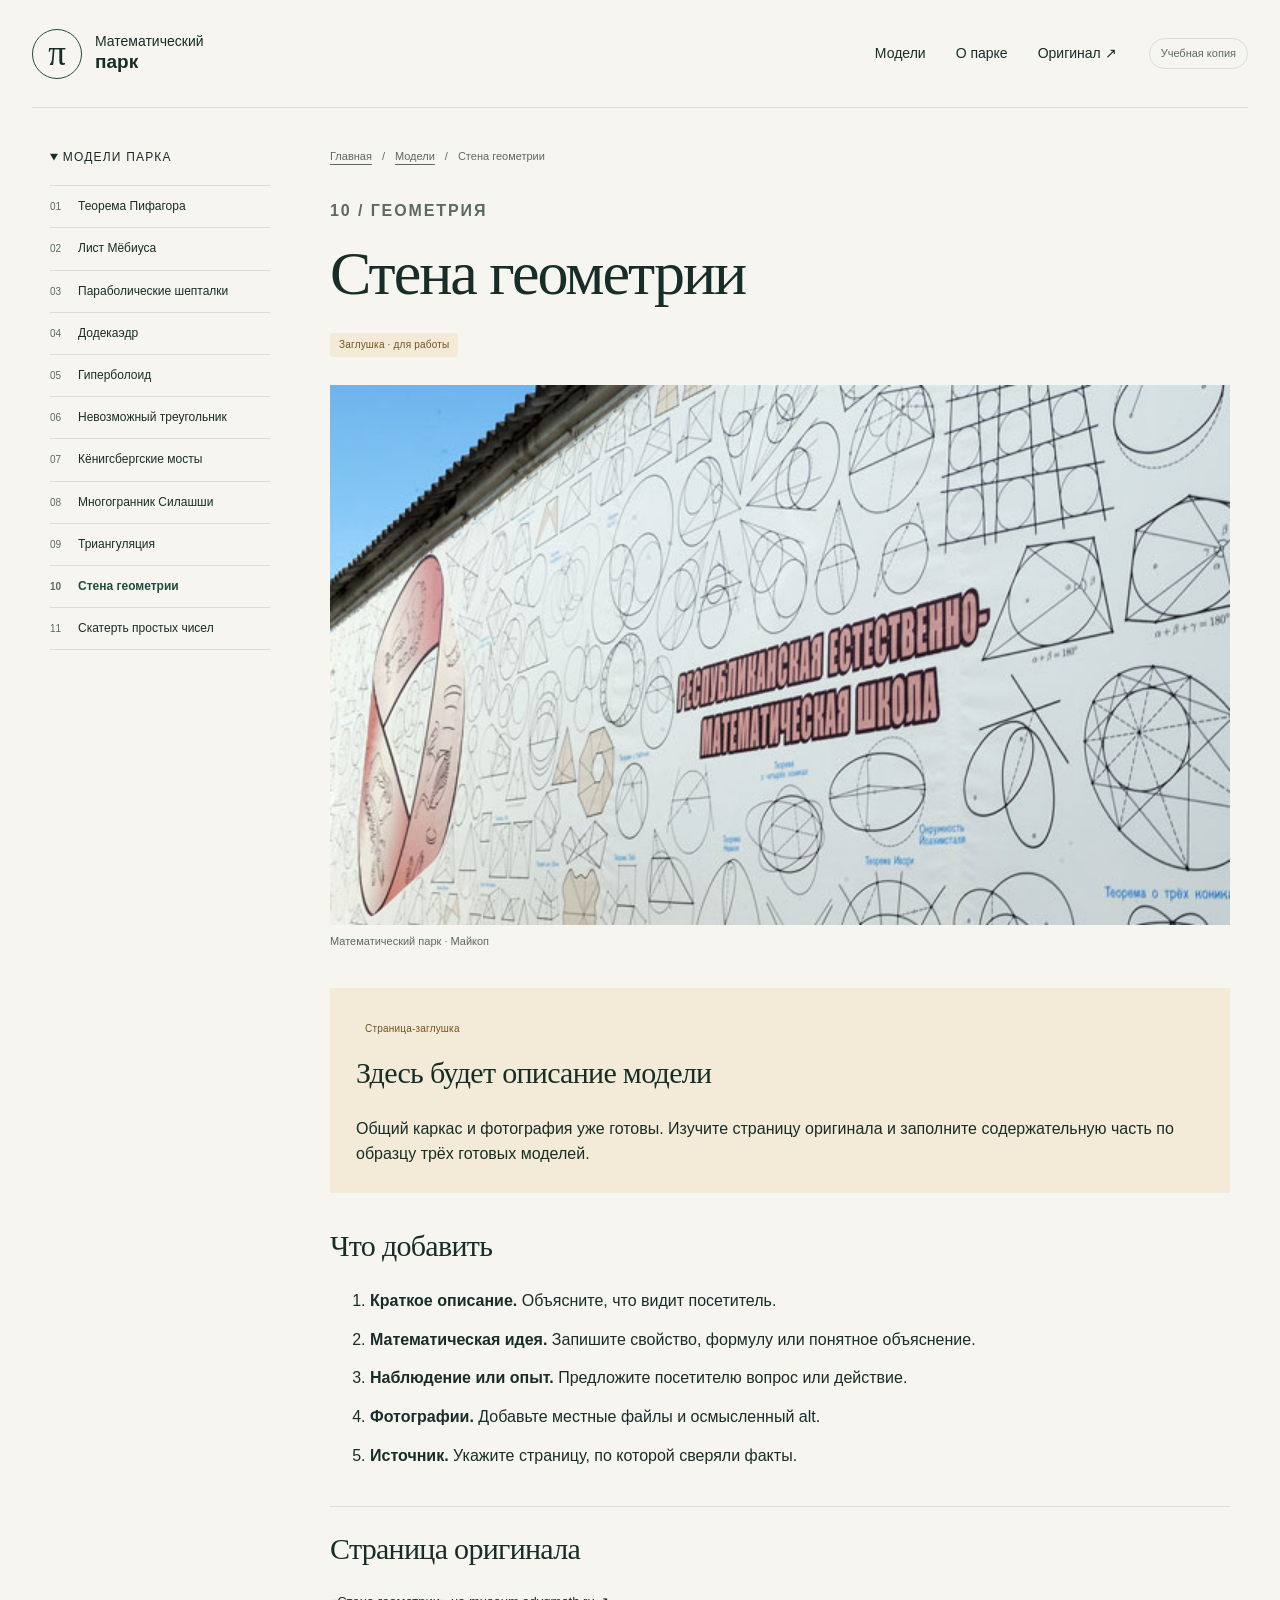
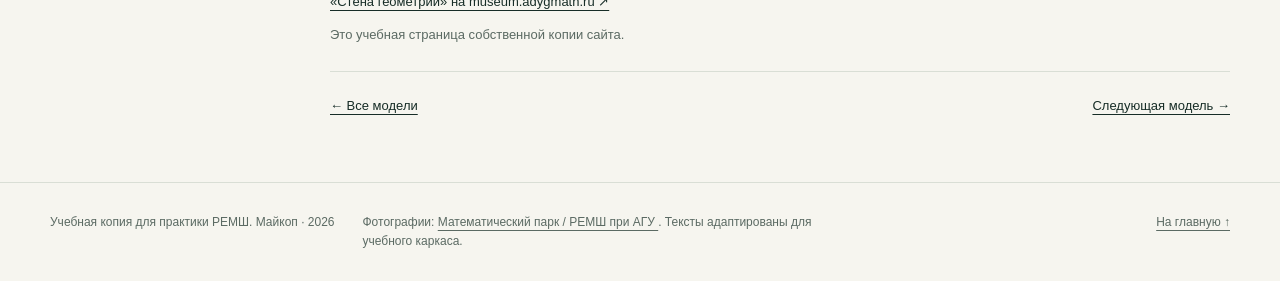
==== models/geometry-wall.html @ 9dc2c670 "first commit" ====
<!DOCTYPE html>
<!-- Учебная задача: Рустем — Стена геометрии. Критерии: ../docs/ASSIGNMENTS.md -->
<html lang="ru">
 <head>
  <meta charset="utf-8"/>
  <meta content="width=device-width, initial-scale=1" name="viewport"/>
  <meta content="Учебная копия сайта Математического парка: каталог моделей и страницы экспонатов." name="description"/>
  <title>
   Стена геометрии — Математический парк
  </title>
  <link href="../assets/css/styles.css" rel="stylesheet"/>
  <script defer="" src="../assets/js/main.js">
  </script>
 </head>
 <body>
  <a class="skip-link" href="#main">
   Перейти к содержанию
  </a>
  <header class="site-header">
   <a class="brand" href="../index.html">
    <span aria-hidden="true" class="brand-symbol">
     π
    </span>
    <span>
     Математический
     <br/>
     <strong>
      парк
     </strong>
    </span>
   </a>
   <nav aria-label="Основное меню" class="top-nav">
    <a href="../index.html#models">
     Модели
    </a>
    <a href="../about.html">
     О парке
    </a>
    <a href="https://museum.adygmath.ru/ru/" rel="noopener" target="_blank">
     Оригинал ↗
    </a>
   </nav>
   <span class="study-label">
    Учебная копия
   </span>
  </header>
  <main class="section-wrap model-layout" id="main">
   <aside>
    <details class="model-navigation" open="">
     <summary>
      Модели парка
     </summary>
     <nav aria-label="Другие модели">
      <a href="pythagorean-theorem.html">
       <span>
        01
       </span>
       Теорема Пифагора
      </a>
      <a href="mobius-strip.html">
       <span>
        02
       </span>
       Лист Мёбиуса
      </a>
      <a href="parabolic-whisperers.html">
       <span>
        03
       </span>
       Параболические шепталки
      </a>
      <a href="regular-dodecahedron.html">
       <span>
        04
       </span>
       Додекаэдр
      </a>
      <a href="hyperboloid.html">
       <span>
        05
       </span>
       Гиперболоид
      </a>
      <a href="penrose-triangle.html">
       <span>
        06
       </span>
       Невозможный треугольник
      </a>
      <a href="seven-bridges-konigsberg-problem.html">
       <span>
        07
       </span>
       Кёнигсбергские мосты
      </a>
      <a href="szilassi-polyhedron.html">
       <span>
        08
       </span>
       Многогранник Силашши
      </a>
      <a href="triangulation.html">
       <span>
        09
       </span>
       Триангуляция
      </a>
      <a aria-current="page" href="geometry-wall.html">
       <span>
        10
       </span>
       Стена геометрии
      </a>
      <a href="prime-numbers-sheet.html">
       <span>
        11
       </span>
       Скатерть простых чисел
      </a>
     </nav>
    </details>
   </aside>
   <article class="model-article">
    <nav aria-label="Навигационная цепочка" class="breadcrumbs">
     <a href="../index.html">
      Главная
     </a>
     <span aria-hidden="true">
      /
     </span>
     <a href="../index.html#models">
      Модели
     </a>
     <span aria-hidden="true">
      /
     </span>
     <span>
      Стена геометрии
     </span>
    </nav>
    <div class="model-heading">
     <p class="eyebrow">
      10 / Геометрия
     </p>
     <h1>
      Стена геометрии
     </h1>
     <span class="status status-draft">
      Заглушка · для работы
     </span>
    </div>
    <figure class="model-cover">
     <img alt="Экспонат «Стена геометрии»" src="../assets/images/thumb-geometry-wall.jpg"/>
     <figcaption>
      Математический парк · Майкоп
     </figcaption>
    </figure>
    <!-- ЗАДАНИЕ: замените этот блок своим описанием модели. Не меняйте пути меню. -->
    <section class="placeholder-notice">
     <span class="status status-draft">
      Страница-заглушка
     </span>
     <h2>
      Здесь будет описание модели
     </h2>
     <p>
      Общий каркас и фотография уже готовы. Изучите страницу оригинала и заполните содержательную часть по образцу трёх готовых моделей.
     </p>
    </section>
    <section class="content-section">
     <h2>
      Что добавить
     </h2>
     <ol class="todo-list">
      <li>
       <strong>
        Краткое описание.
       </strong>
       Объясните, что видит посетитель.
      </li>
      <li>
       <strong>
        Математическая идея.
       </strong>
       Запишите свойство, формулу или понятное объяснение.
      </li>
      <li>
       <strong>
        Наблюдение или опыт.
       </strong>
       Предложите посетителю вопрос или действие.
      </li>
      <li>
       <strong>
        Фотографии.
       </strong>
       Добавьте местные файлы и осмысленный alt.
      </li>
      <li>
       <strong>
        Источник.
       </strong>
       Укажите страницу, по которой сверяли факты.
      </li>
     </ol>
    </section>
    <!-- Добавьте свои <section> здесь. После заполнения обновите отметку на главной. -->
    <section class="source-block">
     <h2>
      Страница оригинала
     </h2>
     <p>
      <a href="https://museum.adygmath.ru/ru/models/geometry-wall/" rel="noopener" target="_blank">
       «Стена геометрии» на museum.adygmath.ru ↗
      </a>
     </p>
     <p>
      Это учебная страница собственной копии сайта.
     </p>
    </section>
    <nav aria-label="Следующая модель" class="page-turner">
     <a href="../index.html#models">
      ← Все модели
     </a>
     <a href="prime-numbers-sheet.html">
      Следующая модель →
     </a>
    </nav>
   </article>
  </main>
  <dialog aria-labelledby="photo-title" class="photo-dialog" id="photo-dialog">
   <div class="dialog-top">
    <p id="photo-title">
     Фотография модели
    </p>
    <button class="button button-small" id="close-photo" type="button">
     Закрыть
    </button>
   </div>
   <img alt="Увеличенная фотография модели" id="large-photo" src="../assets/images/thumb-geometry-wall.jpg"/>
  </dialog>
  <footer class="site-footer">
   <p>
    Учебная копия для практики РЕМШ. Майкоп · 2026
   </p>
   <p>
    Фотографии:
    <a href="https://museum.adygmath.ru/ru/" rel="noopener" target="_blank">
     Математический парк / РЕМШ при АГУ
    </a>
    . Тексты адаптированы для учебного каркаса.
   </p>
   <a href="../index.html">
    На главную ↑
   </a>
  </footer>
 </body>
</html>
---- assets/css/styles.css ----
/* Общие стили. Начните знакомство с цветов и блока .model-card. */
:root { --paper:#f6f5ef; --white:#fff; --ink:#172d27; --green:#214c3f; --muted:#5b6a63; --line:#d9ded5; --soft:#e8eee4; --accent:#d7e8a6; }
.instruction-page { max-width:900px; padding-block:50px; }
.instruction-page h1 { font-size:45px; }
.instruction-page h2 { font-size:29px; margin-top:44px; }
.instruction-step { margin-bottom:12px; padding-left:32px; position:relative; }
.step-number { position:absolute; left:0; color:var(--green); }
.instruction-page pre { padding:16px; background:var(--soft); white-space:pre-wrap; overflow-wrap:anywhere; }
.instruction-page table { width:100%; border-collapse:collapse; font-size:14px; }
.instruction-page td { padding:12px; border:1px solid var(--line); overflow-wrap:anywhere; }
.instruction-page p { overflow-wrap:anywhere; }
* { box-sizing:border-box; }
html { scroll-behavior:smooth; }
body { margin:0; background:var(--paper); color:var(--ink); font-family:Arial,Helvetica,sans-serif; line-height:1.6; }
a { color:inherit; text-underline-offset:4px; }
button { font:inherit; cursor:pointer; }
img { display:block; max-width:100%; }
[hidden] { display:none !important; }
:focus-visible { outline:3px solid #b4751c; outline-offset:5px; }
.skip-link { position:fixed; left:16px; top:-80px; z-index:20; padding:12px 18px; background:var(--white); }
.skip-link:focus { top:16px; }
.section-wrap { width:min(1180px,calc(100% - 64px)); margin-inline:auto; }
.site-header { width:min(1340px,calc(100% - 64px)); margin-inline:auto; min-height:108px; display:flex; align-items:center; gap:32px; border-bottom:1px solid var(--line); }
.brand { display:flex; align-items:center; gap:13px; text-decoration:none; font-size:14px; line-height:1.25; }
.brand strong { font-size:19px; }
.brand-symbol { display:grid; place-items:center; width:50px; height:50px; border:1px solid var(--green); border-radius:50%; font:35px Georgia,serif; }
.top-nav { display:flex; flex-wrap:wrap; gap:30px; margin-left:auto; font-size:14px; }
.top-nav a { text-decoration:none; }
.top-nav a:hover { text-decoration:underline; }
.study-label { border:1px solid var(--line); padding:6px 11px; border-radius:30px; font-size:11px; white-space:nowrap; color:var(--muted); }
.hero { padding-block:62px 46px; display:grid; grid-template-columns:1.08fr 1fr; gap:50px; align-items:center; }
.eyebrow { margin:0 0 18px; color:var(--muted); font-size:11px; font-weight:bold; letter-spacing:1.9px; text-transform:uppercase; }
h1,h2,h3,p,figure { margin-top:0; }
h1,h2,h3 { overflow-wrap:anywhere; }
h1 { font:clamp(42px,5.8vw,78px)/1.04 Georgia,'Times New Roman',serif; letter-spacing:-2px; margin-bottom:24px; }
h1 em { font-weight:normal; color:var(--green); }
h2 { font:clamp(29px,3vw,42px)/1.15 Georgia,'Times New Roman',serif; letter-spacing:-.7px; }
h3 { font:26px/1.18 Georgia,'Times New Roman',serif; margin-bottom:12px; }
.lead { font-size:18px; color:var(--muted); max-width:540px; }
.button { display:inline-flex; align-items:center; justify-content:space-between; gap:26px; padding:13px 23px; color:white; border:1px solid var(--green); background:var(--green); text-decoration:none; border-radius:3px; font-size:14px; }
.button:hover { background:#14392e; }
.button-light { background:var(--white); color:var(--ink); border-color:var(--white); }
.button-light:hover { color:white; }
.button-small { padding:7px 12px; font-size:13px; }
.hero-note { margin:18px 0 0; color:var(--muted); font-size:12px; }
.hero-photo { margin:0; background:#e2e7dc; }
.hero-photo img { width:100%; aspect-ratio:1.1; object-fit:cover; }
.hero-photo figcaption { display:flex; flex-wrap:wrap; gap:12px; justify-content:space-between; padding:16px 20px; background:var(--green); color:white; font-size:12px; }
.intro-bar { padding:25px 0; border-block:1px solid var(--line); display:flex; justify-content:space-between; gap:36px; align-items:center; }
.intro-bar>p { max-width:440px; margin:0; font-size:14px; color:var(--muted); }
.catalog-numbers { display:flex; gap:28px; font-size:11px; color:var(--muted); }
.catalog-numbers strong { display:block; font:32px Georgia,serif; color:var(--ink); }
.catalog-section { padding-block:62px; }
.section-heading { display:flex; justify-content:space-between; gap:30px; align-items:end; margin-bottom:28px; }
.section-heading h2 { margin-bottom:0; }
.section-heading>p { max-width:310px; font-size:14px; color:var(--muted); margin:0; }
.filters { display:flex; flex-wrap:wrap; align-items:center; gap:9px; margin-bottom:26px; }
.filters button { padding:9px 16px; border:1px solid var(--line); background:transparent; color:var(--ink); font-size:12px; border-radius:24px; }
.filters button[aria-pressed="true"] { background:var(--green); color:white; border-color:var(--green); }
.filters p { margin:0 0 0 auto; font-size:12px; color:var(--muted); }
.model-grid { display:grid; grid-template-columns:repeat(3,minmax(0,1fr)); gap:26px; }
.model-card { background:var(--white); border:1px solid var(--line); }
.card-link { display:block; height:100%; text-decoration:none; }
.card-photo { position:relative; overflow:hidden; }
.card-photo img { width:100%; aspect-ratio:1.3; object-fit:cover; transition:transform .25s; }
.card-link:hover .card-photo img { transform:scale(1.035); }
.card-number { position:absolute; left:14px; top:14px; display:grid; place-items:center; width:33px; height:33px; border-radius:50%; background:var(--white); font-size:12px; }
.card-body { padding:23px; }
.topic { font-size:10px; text-transform:uppercase; letter-spacing:1.2px; color:var(--muted); display:block; margin-bottom:12px; }
.card-body p { font-size:13px; color:var(--muted); min-height:44px; }
.status { display:inline-block; padding:4px 9px; font-size:10px; border-radius:3px; letter-spacing:.2px; }
.status-ready { background:var(--soft); color:var(--green); }
.status-draft { background:#f3ebd8; color:#75531e; }
.visit-block { display:grid; grid-template-columns:1fr 1fr; gap:30px; background:var(--green); color:white; padding:36px; margin-bottom:60px; }
.visit-block .eyebrow { color:var(--accent); }
.visit-block h2 { margin:0; }
.visit-block>p { font-size:15px; margin:0; align-self:center; }
.visit-block .button { justify-self:start; }
.site-footer { padding:30px max(32px,calc((100% - 1180px)/2)); border-top:1px solid var(--line); color:var(--muted); font-size:12px; display:flex; flex-wrap:wrap; gap:12px 28px; }
.site-footer p { margin:0; }
.site-footer p:nth-child(2) { max-width:490px; }
.site-footer>a { margin-left:auto; }
.model-layout { display:grid; grid-template-columns:220px minmax(0,1fr); gap:60px; padding-block:40px 65px; }
.model-navigation { position:sticky; top:24px; }
.model-navigation summary { font-size:12px; text-transform:uppercase; letter-spacing:1.2px; cursor:pointer; padding-bottom:18px; border-bottom:1px solid var(--line); }
.model-navigation nav { display:flex; flex-direction:column; }
.model-navigation a { text-decoration:none; font-size:12px; padding:11px 0; display:flex; gap:10px; border-bottom:1px solid var(--line); }
.model-navigation a span { color:var(--muted); font-size:10px; min-width:18px; padding-top:2px; }
.model-navigation a[aria-current="page"] { color:var(--green); font-weight:bold; }
.breadcrumbs { display:flex; flex-wrap:wrap; gap:10px; font-size:11px; color:var(--muted); margin-bottom:32px; }
.model-heading h1 { font-size:clamp(36px,5vw,62px); }
.model-heading { margin-bottom:28px; }
.model-cover { margin:0 0 38px; }
.model-cover img { width:100%; max-height:540px; object-fit:cover; background:var(--soft); }
.model-cover figcaption { padding-top:8px; font-size:11px; color:var(--muted); }
.content-section { margin-block:36px; }
.content-section h2,.experiment h2,.source-block h2 { font-size:30px; }
.model-article p,.model-article li { font-size:16px; }
.formula { padding:28px; background:var(--soft); text-align:center; font:36px Georgia,serif !important; }
.experiment { border-left:3px solid var(--green); padding:25px 28px; background:var(--white); }
.experiment details { border-top:1px solid var(--line); padding-top:12px; }
.experiment summary { cursor:pointer; font-size:14px; font-weight:bold; }
.experiment details p { margin:12px 0 0; }
.gallery { display:grid; grid-template-columns:1fr 1fr; gap:16px; }
.gallery img { width:100%; aspect-ratio:1.35; object-fit:cover; }
.gallery-help,.photo-credit { font-size:12px !important; color:var(--muted); }
.photo-credit { margin-top:12px; }
.source-block { border-block:1px solid var(--line); padding-block:25px; margin-top:38px; }
.source-block p { font-size:13px; }
.source-block p:last-child { margin-bottom:0; color:var(--muted); }
.page-turner { display:flex; flex-wrap:wrap; justify-content:space-between; gap:15px; padding-top:24px; font-size:13px; }
.placeholder-notice { padding:26px; background:#f3ebd8; }
.placeholder-notice h2 { margin-top:15px; font-size:30px; }
.placeholder-notice p { margin-bottom:0; }
.todo-list li { margin-bottom:13px; }
.about-page { max-width:1000px; padding-block:65px; }
.about-page h1 { font-size:clamp(40px,5.5vw,68px); }
.about-columns { display:grid; grid-template-columns:1fr 1fr; gap:40px; padding-block:35px; }
.about-columns h2 { font-size:30px; }
.text-link { font-size:14px; font-weight:bold; }
.photo-dialog { width:min(900px,92vw); border:0; padding:20px; background:var(--paper); color:var(--ink); }
.photo-dialog::backdrop { background:rgba(7,23,17,.8); }
.dialog-top { display:flex; justify-content:space-between; gap:20px; align-items:center; margin-bottom:15px; }
.dialog-top p { margin:0; }
.photo-dialog img { margin:auto; max-height:75vh; object-fit:contain; }
@media (max-width:1000px) {
 .model-grid { grid-template-columns:repeat(2,minmax(0,1fr)); }
 .hero { gap:28px; }
 .catalog-numbers { gap:15px; }
 .model-layout { grid-template-columns:190px minmax(0,1fr); gap:30px; }
}
@media (max-width:760px) {
 .section-wrap,.site-header { width:calc(100% - 32px); }
 .site-header { gap:16px; flex-wrap:wrap; padding-block:18px; min-height:90px; }
 .top-nav { margin:0 0 0 auto; gap:14px; font-size:12px; }
 .study-label { display:none; }
 .brand-symbol { width:36px; height:36px; font-size:26px; }
 .brand { font-size:11px; gap:8px; }
 .brand strong { font-size:16px; }
 .hero { grid-template-columns:1fr; padding-block:35px; }
 h1 { font-size:49px; letter-spacing:-1.5px; }
 .hero-photo img { aspect-ratio:1.4; }
 .intro-bar { flex-direction:column; align-items:start; gap:20px; }
 .catalog-numbers { width:100%; justify-content:space-between; }
 .section-heading { flex-direction:column; align-items:start; }
 .section-heading>p { max-width:none; }
 .catalog-section { padding-block:38px; }
 .filters p { width:100%; margin:5px 0 0; }
 .model-grid { gap:16px; }
 .card-body { padding:17px; }
 h3 { font-size:23px; }
 .visit-block { grid-template-columns:1fr; padding:25px; }
 .site-footer { padding:25px 16px; flex-direction:column; }
 .site-footer>a { margin:0; }
 .model-layout { grid-template-columns:1fr; padding-top:24px; gap:24px; }
 .model-navigation { position:static; }
 .model-heading h1 { font-size:40px; }
 .experiment { padding:20px; }
 .about-columns { grid-template-columns:1fr; gap:20px; }
 .dialog-top p { font-size:12px; }
}
@media (max-width:460px) {
 .model-grid { grid-template-columns:1fr; }
 .gallery { grid-template-columns:1fr; }
 .top-nav { gap:12px; }
 .top-nav a:last-child { display:none; }
 h1 { font-size:43px; }
}
@media (prefers-reduced-motion:reduce) { html { scroll-behavior:auto; } .card-photo img { transition:none; } }
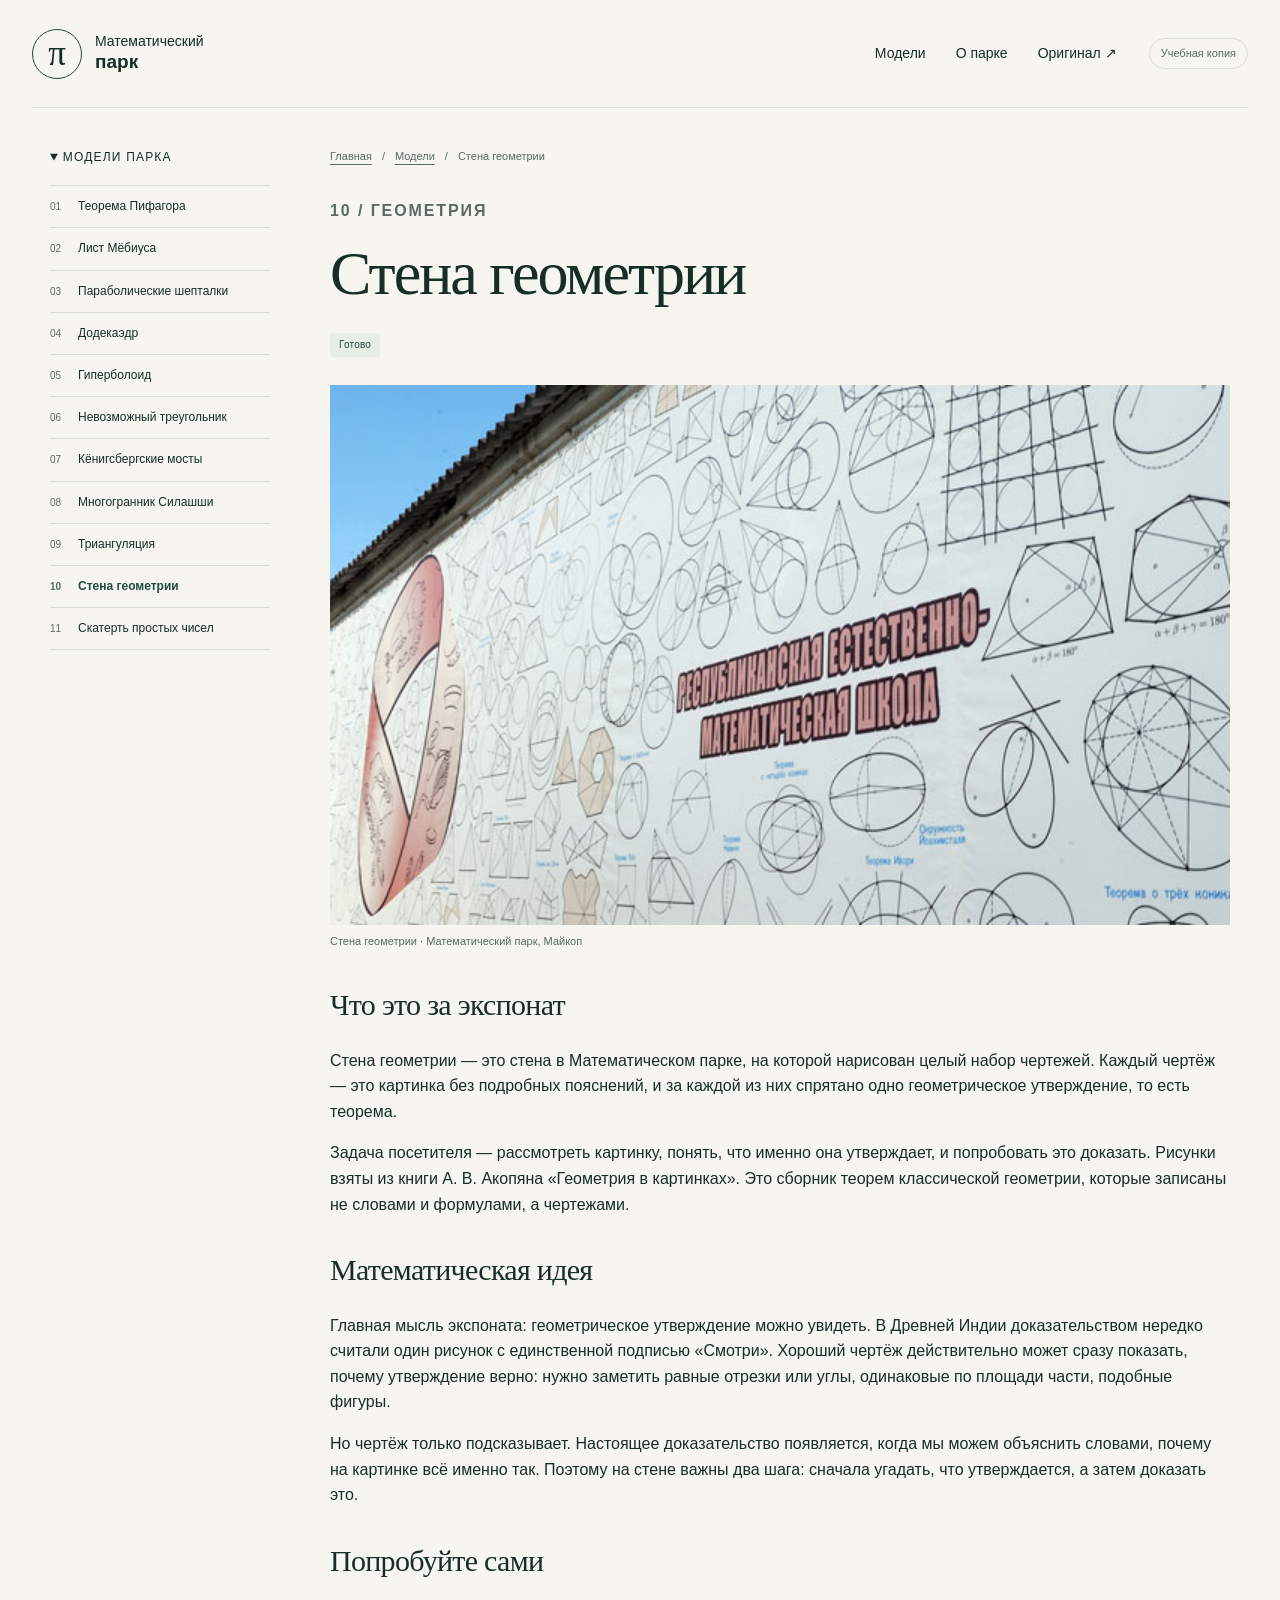
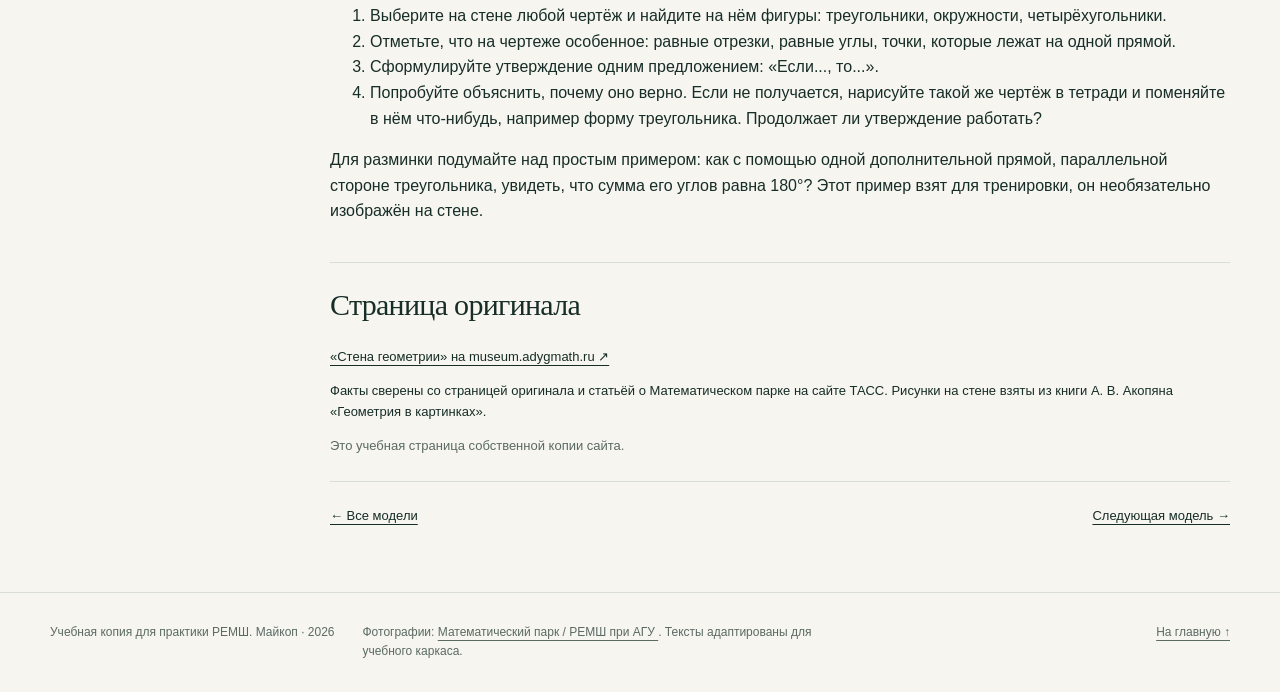
==== commit eee4f931: "Merge 8b2dc91d0563965593f1ae2dabc290e14813d804 into 281dec6ce452f4526aac48aed64844f553ef81f9" ====
--- a/models/geometry-wall.html
+++ b/models/geometry-wall.html
@@ -145,66 +145,60 @@
      <h1>
       Стена геометрии
      </h1>
-     <span class="status status-draft">
-      Заглушка · для работы
+     <span class="status status-ready">
+      Готово
      </span>
     </div>
     <figure class="model-cover">
-     <img alt="Экспонат «Стена геометрии»" src="../assets/images/thumb-geometry-wall.jpg"/>
+     <img alt="Стена геометрии в Математическом парке Майкопа: стена с нарисованными чертежами, каждый из которых иллюстрирует геометрическое утверждение" src="../assets/images/thumb-geometry-wall.jpg"/>
      <figcaption>
-      Математический парк · Майкоп
+      Стена геометрии · Математический парк, Майкоп
      </figcaption>
     </figure>
-    <!-- ЗАДАНИЕ: замените этот блок своим описанием модели. Не меняйте пути меню. -->
-    <section class="placeholder-notice">
-     <span class="status status-draft">
-      Страница-заглушка
-     </span>
-     <h2>
-      Здесь будет описание модели
-     </h2>
-     <p>
-      Общий каркас и фотография уже готовы. Изучите страницу оригинала и заполните содержательную часть по образцу трёх готовых моделей.
-     </p>
-    </section>
     <section class="content-section">
      <h2>
-      Что добавить
-     </h2>
-     <ol class="todo-list">
-      <li>
-       <strong>
-        Краткое описание.
-       </strong>
-       Объясните, что видит посетитель.
-      </li>
-      <li>
-       <strong>
-        Математическая идея.
-       </strong>
-       Запишите свойство, формулу или понятное объяснение.
-      </li>
-      <li>
-       <strong>
-        Наблюдение или опыт.
-       </strong>
-       Предложите посетителю вопрос или действие.
-      </li>
-      <li>
-       <strong>
-        Фотографии.
-       </strong>
-       Добавьте местные файлы и осмысленный alt.
-      </li>
-      <li>
-       <strong>
-        Источник.
-       </strong>
-       Укажите страницу, по которой сверяли факты.
+      Что это за экспонат
+     </h2>
+     <p>
+      Стена геометрии — это стена в Математическом парке, на которой нарисован целый набор чертежей. Каждый чертёж — это картинка без подробных пояснений, и за каждой из них спрятано одно геометрическое утверждение, то есть теорема.
+     </p>
+     <p>
+      Задача посетителя — рассмотреть картинку, понять, что именно она утверждает, и попробовать это доказать. Рисунки взяты из книги А. В. Акопяна «Геометрия в картинках». Это сборник теорем классической геометрии, которые записаны не словами и формулами, а чертежами.
+     </p>
+    </section>
+    <section class="content-section">
+     <h2>
+      Математическая идея
+     </h2>
+     <p>
+      Главная мысль экспоната: геометрическое утверждение можно увидеть. В Древней Индии доказательством нередко считали один рисунок с единственной подписью «Смотри». Хороший чертёж действительно может сразу показать, почему утверждение верно: нужно заметить равные отрезки или углы, одинаковые по площади части, подобные фигуры.
+     </p>
+     <p>
+      Но чертёж только подсказывает. Настоящее доказательство появляется, когда мы можем объяснить словами, почему на картинке всё именно так. Поэтому на стене важны два шага: сначала угадать, что утверждается, а затем доказать это.
+     </p>
+    </section>
+    <section class="content-section">
+     <h2>
+      Попробуйте сами
+     </h2>
+     <ol>
+      <li>
+       Выберите на стене любой чертёж и найдите на нём фигуры: треугольники, окружности, четырёхугольники.
+      </li>
+      <li>
+       Отметьте, что на чертеже особенное: равные отрезки, равные углы, точки, которые лежат на одной прямой.
+      </li>
+      <li>
+       Сформулируйте утверждение одним предложением: «Если..., то...».
+      </li>
+      <li>
+       Попробуйте объяснить, почему оно верно. Если не получается, нарисуйте такой же чертёж в тетради и поменяйте в нём что-нибудь, например форму треугольника. Продолжает ли утверждение работать?
       </li>
      </ol>
-    </section>
-    <!-- Добавьте свои <section> здесь. После заполнения обновите отметку на главной. -->
+     <p>
+      Для разминки подумайте над простым примером: как с помощью одной дополнительной прямой, параллельной стороне треугольника, увидеть, что сумма его углов равна 180°? Этот пример взят для тренировки, он необязательно изображён на стене.
+     </p>
+    </section>
     <section class="source-block">
      <h2>
       Страница оригинала
@@ -213,6 +207,9 @@
       <a href="https://museum.adygmath.ru/ru/models/geometry-wall/" rel="noopener" target="_blank">
        «Стена геометрии» на museum.adygmath.ru ↗
       </a>
+     </p>
+     <p>
+      Факты сверены со страницей оригинала и статьёй о Математическом парке на сайте ТАСС. Рисунки на стене взяты из книги А. В. Акопяна «Геометрия в картинках».
      </p>
      <p>
       Это учебная страница собственной копии сайта.
